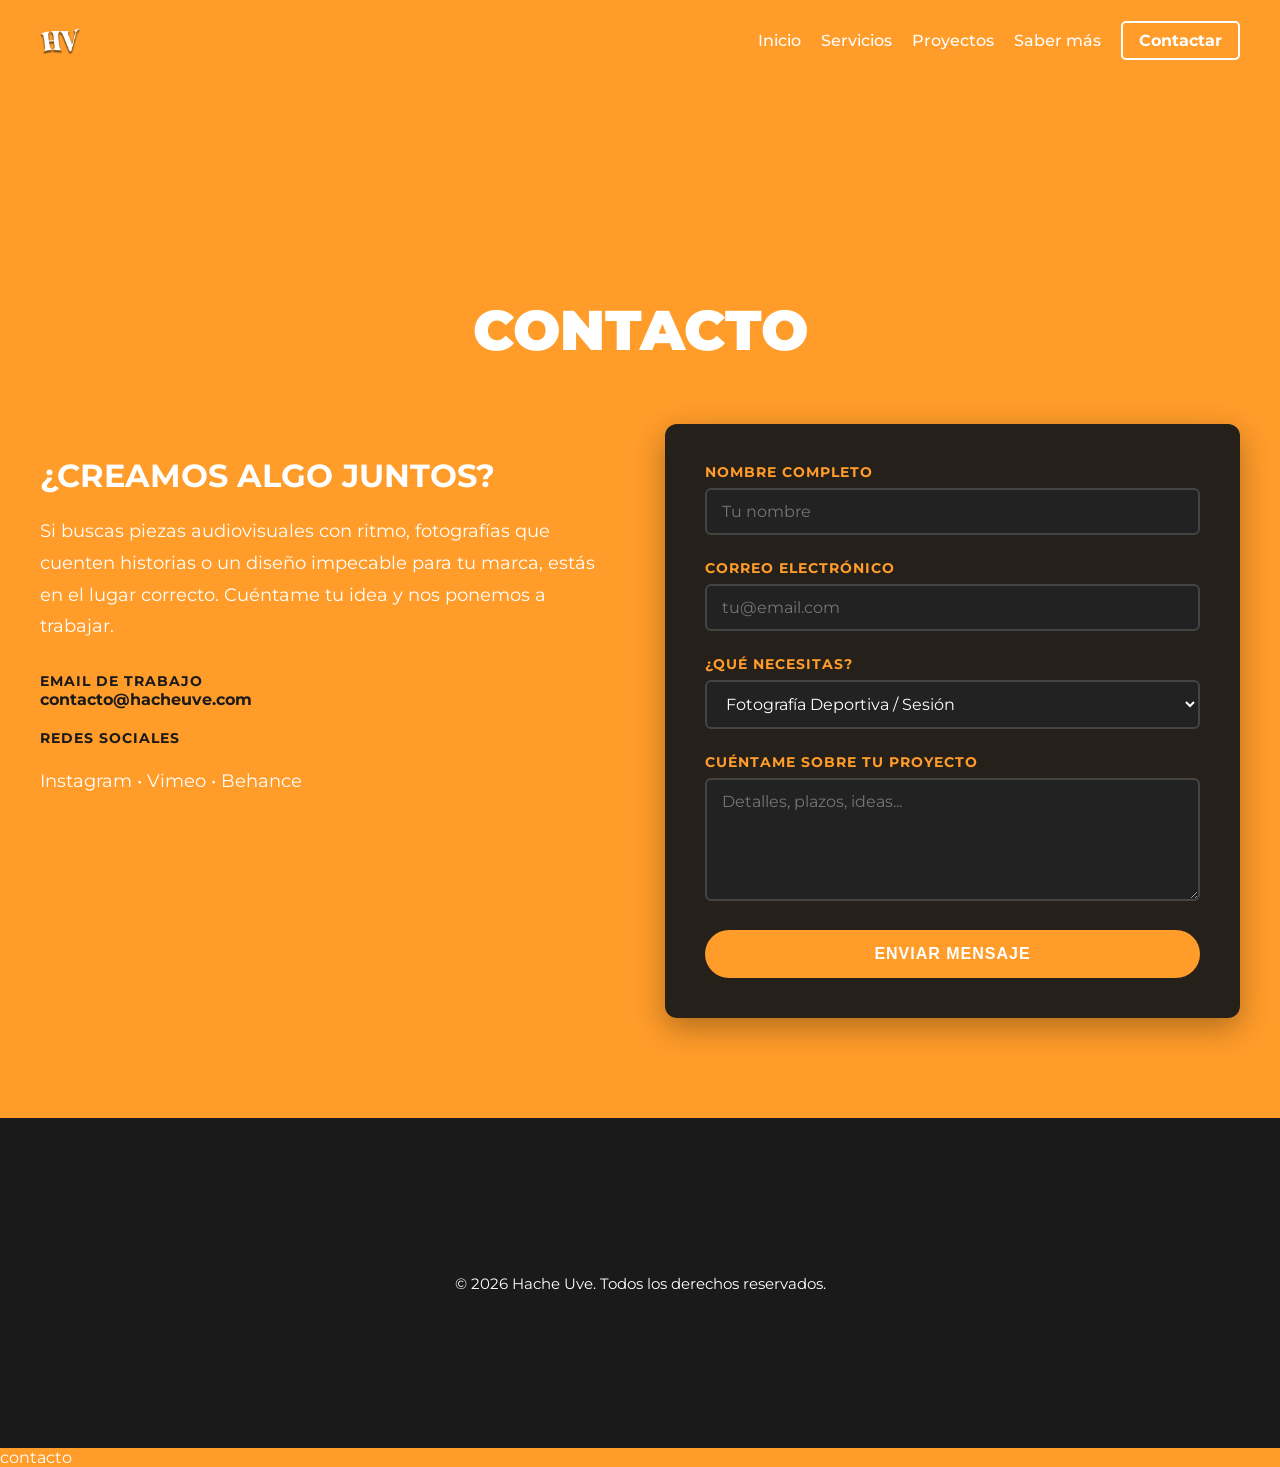
==== contacto.html @ f9011ef8 "Create contacto.html" ====
<!DOCTYPE html>
<html lang="es">
<head>
    <meta charset="UTF-8">
    <meta name="viewport" content="width=device-width, initial-scale=1.0">
    <title>Contacto | Hache Uve Fotografía</title>
    <meta name="description" content="¿Tienes un proyecto en mente? Contacta con Hache Uve Fotografía para servicios de fotografía deportiva, edición de vídeo y diseño profesional.">
    
    <link rel="icon" type="image/png" href="favicon.png">
    
    <link rel="preconnect" href="https://fonts.googleapis.com">
    <link rel="preconnect" href="https://fonts.gstatic.com" crossorigin>
    <link href="https://fonts.googleapis.com/css2?family=Montserrat:wght@400;500;700;900&display=swap" rel="stylesheet">
    
    <link rel="stylesheet" href="style.css">

    <!-- Estilos específicos para el formulario de contacto -->
    <style>
        .contact-wrapper {
            display: grid;
            grid-template-columns: 1fr;
            gap: 50px;
            margin-top: 40px;
        }

        @media (min-width: 900px) {
            .contact-wrapper {
                grid-template-columns: 1fr 1fr; /* Dos columnas en pantallas grandes */
            }
        }

        .contact-info h3 {
            font-size: 2rem;
            font-weight: 700;
            margin-bottom: 20px;
            text-transform: uppercase;
        }

        .contact-info p {
            font-size: 1.1rem;
            line-height: 1.8;
            margin-bottom: 30px;
        }

        .contact-method {
            margin-bottom: 20px;
        }

        .contact-method strong {
            display: block;
            color: #1a1a1a;
            text-transform: uppercase;
            font-size: 0.9rem;
            letter-spacing: 1px;
        }

        /* Estilos del Formulario */
        .contact-form {
            background-color: rgba(26, 26, 26, 0.95); /* Fondo oscuro para contrastar con el naranja */
            padding: 40px;
            border-radius: 12px;
            box-shadow: 0 10px 30px rgba(0,0,0,0.3);
        }

        .form-group {
            margin-bottom: 25px;
        }

        .form-group label {
            display: block;
            font-size: 0.85rem;
            font-weight: 700;
            text-transform: uppercase;
            margin-bottom: 8px;
            letter-spacing: 1px;
            color: var(--primary-orange);
        }

        .form-group input,
        .form-group select,
        .form-group textarea {
            width: 100%;
            padding: 12px 15px;
            border: 2px solid #444;
            background-color: #222;
            color: #fff;
            font-family: var(--font-family);
            font-size: 1rem;
            border-radius: 6px;
            box-sizing: border-box;
            transition: border-color 0.3s ease;
        }

        .form-group input:focus,
        .form-group select:focus,
        .form-group textarea:focus {
            outline: none;
            border-color: var(--primary-orange);
        }

        .submit-btn {
            background-color: var(--primary-orange);
            color: var(--white);
            border: none;
            padding: 15px 40px;
            font-size: 1rem;
            font-weight: 700;
            text-transform: uppercase;
            letter-spacing: 1px;
            border-radius: 30px;
            cursor: pointer;
            width: 100%;
            transition: background-color 0.3s ease, transform 0.2s ease;
        }

        .submit-btn:hover {
            background-color: #ff8700;
            transform: translateY(-2px);
        }
    </style>
</head>
<body>

    <div id="header-placeholder"></div>
    
    <main style="padding-top: 150px; min-height: 75vh;">
        <div class="container">
            <h2>Contacto</h2>
            
            <div class="contact-wrapper">
                
                <!-- Columna Izquierda: Información de contacto -->
                <div class="contact-info">
                    <h3>¿Creamos algo juntos?</h3>
                    <p>Si buscas piezas audiovisuales con ritmo, fotografías que cuenten historias o un diseño impecable para tu marca, estás en el lugar correcto. Cuéntame tu idea y nos ponemos a trabajar.</p>
                    
                    <div class="contact-method">
                        <strong>Email de trabajo</strong>
                        <a href="mailto:contacto@hacheuve.com" style="color: #1a1a1a; font-weight: 700;">contacto@hacheuve.com</a>
                    </div>
                    
                    <div class="contact-method">
                        <strong>Redes Sociales</strong>
                        <p><a href="#">Instagram</a> &bull; <a href="#">Vimeo</a> &bull; <a href="#">Behance</a></p>
                    </div>
                </div>

                <!-- Columna Derecha: Formulario visual -->
                <div class="contact-form">
                    <form action="#" method="POST">
                        <div class="form-group">
                            <label for="nombre">Nombre completo</label>
                            <input type="text" id="nombre" name="nombre" required placeholder="Tu nombre">
                        </div>
                        
                        <div class="form-group">
                            <label for="email">Correo electrónico</label>
                            <input type="email" id="email" name="email" required placeholder="tu@email.com">
                        </div>

                        <div class="form-group">
                            <label for="servicio">¿Qué necesitas?</label>
                            <select id="servicio" name="servicio">
                                <option value="fotografia">Fotografía Deportiva / Sesión</option>
                                <option value="video">Edición de Vídeo / Postproducción</option>
                                <option value="diseno">Diseño Gráfico / Identidad</option>
                                <option value="otro">Otro proyecto creativo</option>
                            </select>
                        </div>
                        
                        <div class="form-group">
                            <label for="mensaje">Cuéntame sobre tu proyecto</label>
                            <textarea id="mensaje" name="mensaje" rows="5" required placeholder="Detalles, plazos, ideas..."></textarea>
                        </div>
                        
                        <button type="submit" class="submit-btn">Enviar Mensaje</button>
                    </form>
                </div>

            </div>
        </div>
    </main>

    <div id="footer-placeholder"></div>

    <script>
        async function loadComponent(id, file) {
            try {
                const response = await fetch(file);
                if (!response.ok) throw new Error('Error al cargar');
                const html = await response.text();
                document.getElementById(id).innerHTML = html;
            } catch (error) {
                console.error(`Error cargando ${file}:`, error);
            }
        }

        Promise.all([
            loadComponent('header-placeholder', 'header.html'),
            loadComponent('footer-placeholder', 'footer.html')
        ]).then(() => {
            const header = document.getElementById('main-header');
            if (header) {
                window.addEventListener('scroll', () => {
                    if (window.scrollY > 50) {
                        header.classList.add('header-scrolled');
                    } else {
                        header.classList.remove('header-scrolled');
                    }
                });
            }
        });
    </script>
</body>
</html>contacto
---- style.css ----
:root {
    --primary-orange: #ff9c2a; 
    --dark-gray: #1a1a1a; 
    --white: #ffffff;
    --font-family: 'Montserrat', sans-serif;
}

body {
    margin: 0;
    padding: 0;
    font-family: var(--font-family);
    background-color: var(--primary-orange);
    color: var(--white);
    overflow-x: hidden;
}

a {
    text-decoration: none;
    color: var(--white);
    transition: color 0.3s ease;
}

a:hover {
    color: #ddd;
}

/* === Barra Superior Dinámica === */
header {
    background-color: transparent;
    padding: 20px 0;
    position: fixed;
    width: 100%;
    top: 0;
    z-index: 1000;
    transition: background-color 0.4s ease, padding 0.4s ease, box-shadow 0.4s ease;
}

header.header-scrolled {
    background-color: rgba(26, 26, 26, 0.95);
    padding: 12px 0;
    box-shadow: 0 4px 15px rgba(0,0,0,0.3);
}

.header-content {
    max-width: 1200px;
    margin: 0 auto;
    display: flex;
    justify-content: space-between;
    align-items: center;
    padding: 0 30px;
}

.logo {
    display: flex;
    align-items: center;
}

.logo-img {
    height: 40px; 
    width: auto;
    object-fit: contain;
}

nav ul {
    margin: 0;
    padding: 0;
    list-style: none;
    display: flex;
    align-items: center;
    gap: 20px;
}

nav ul li {
    font-weight: 500;
}

.contact-btn {
    background-color: transparent;
    color: var(--white);
    padding: 8px 16px;
    border-radius: 5px;
    border: 2px solid var(--white);
    font-weight: 700;
    transition: all 0.3s ease;
}

.contact-btn:hover {
    background-color: var(--white);
    color: var(--primary-orange);
}

header.header-scrolled .contact-btn:hover {
    color: var(--dark-gray);
}

/* === Sección Principal (Hero) === */
.hero {
    height: 100vh;
    display: flex;
    justify-content: center;
    align-items: center;
}

.hero-content {
    text-align: center;
}

.hero h1 {
    font-weight: 900;
    font-size: 5rem;
    line-height: 1.1;
    text-transform: uppercase;
    margin-bottom: 40px;
    color: var(--white); 
}

.hero-image-wrapper {
    margin-bottom: 50px;
    display: flex;
    justify-content: center;
}

.hero-main-img {
    width: 100%;
    max-width: 500px; 
    height: auto;
    object-fit: contain;
}

.hero-btns {
    display: flex;
    justify-content: center;
    gap: 30px;
}

.btn-outline {
    display: inline-block;
    font-weight: 500;
    font-size: 1.1rem;
    text-transform: uppercase;
    border: 3px solid var(--white);
    color: var(--white);
    padding: 12px 30px;
    border-radius: 30px;
    transition: all 0.3s ease;
}

.btn-outline:hover {
    background-color: var(--white);
    color: var(--primary-orange);
}

/* === Secciones Generales === */
.container {
    max-width: 1200px;
    margin: 0 auto;
    padding: 100px 30px;
}

h2 {
    font-size: 3.5rem;
    font-weight: 900;
    text-transform: uppercase;
    margin-bottom: 60px;
    text-align: center;
    color: var(--white);
}

/* === Rejilla de Proyectos === */
.projects-grid {
    display: grid;
    grid-template-columns: repeat(auto-fit, minmax(300px, 1fr));
    gap: 40px;
}

.project-item {
    background-color: var(--white);
    border-radius: 10px;
    overflow: hidden;
    aspect-ratio: 16/9;
    display: flex;
    flex-direction: column;
    color: var(--dark-gray);
    box-shadow: 0 4px 15px rgba(0,0,0,0.1);
    transition: transform 0.3s ease;
}

.project-item:hover {
    transform: translateY(-5px);
}

.img-placeholder {
    position: relative;
    width: 100%;
    height: 100%;
    overflow: hidden;
    background-color: #eee;
}

.img-placeholder img {
    width: 100%;
    height: 100%;
    object-fit: cover;
    display: block;
}

/* === Sección de Servicios === */
.services-intro {
    font-size: 1.2rem;
    line-height: 1.7;
    text-align: center;
    max-width: 850px;
    margin: 0 auto;
    color: var(--white);
}

/* === Pie de Página (Footer) === */
footer {
    background-color: var(--dark-gray);
    color: var(--white);
    padding: 40px 0;
    text-align: center;
    font-size: 0.95rem;
}

/* Clase para ocultar texto visualmente sin que Google te penalice */
.visually-hidden {
    position: absolute !important;
    width: 1px !important;
    height: 1px !important;
    padding: 0 !important;
    margin: -1px !important;
    overflow: hidden !important;
    clip: rect(0, 0, 0, 0) !important;
    white-space: nowrap !important;
    border: 0 !important;
}

/* === Ajustes Receptivos (Móviles) === */
@media (max-width: 768px) {
    header { padding: 15px 0; background-color: rgba(26, 26, 26, 0.95); } 
    .header-content { flex-direction: column; gap: 15px; padding: 0 15px;}
    nav ul { flex-direction: column; gap: 15px; text-align: center; font-size: 0.9rem;}
    
    .hero h1 { font-size: 3.2rem; margin-bottom: 30px;}
    .hero-main-img { max-width: 300px; }
    h2 { font-size: 2.5rem; margin-bottom: 40px;}
    .container { padding: 70px 15px;}
    .projects-grid { gap: 20px;}
    .hero-btns { flex-direction: column; gap: 15px; }
}
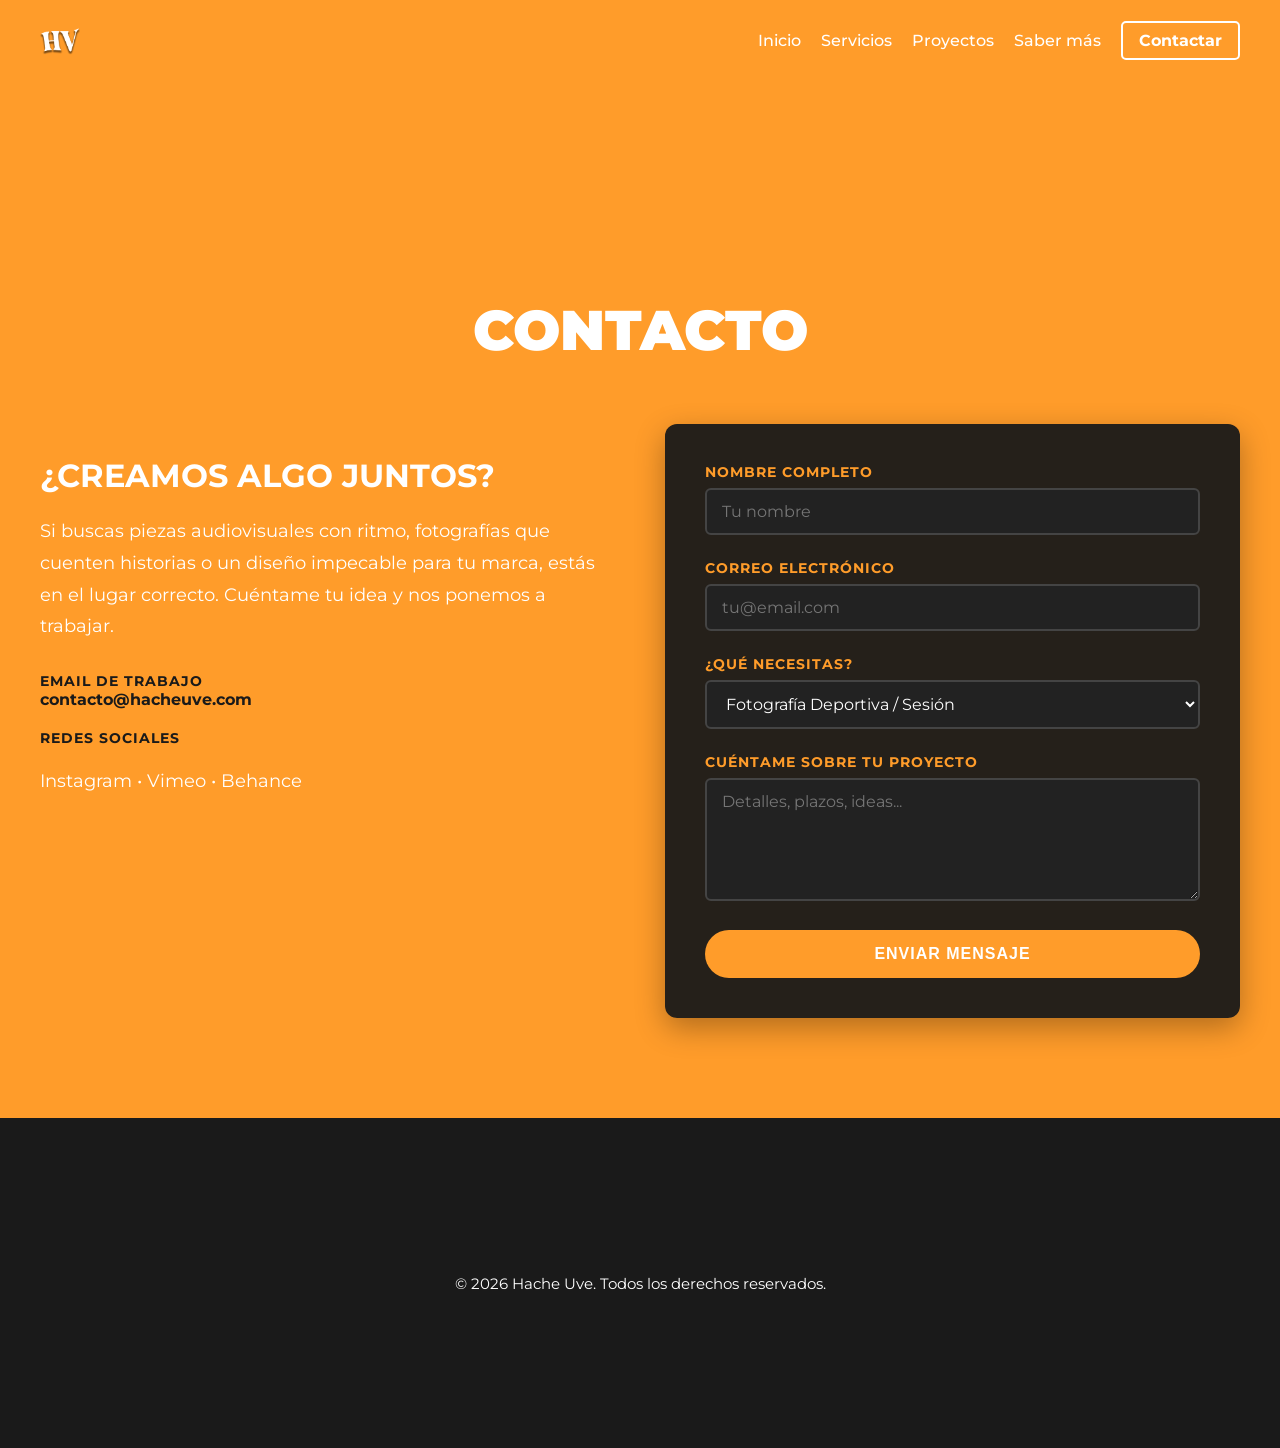
==== commit 8984c62d: "Update contacto.html" ====
--- a/contacto.html
+++ b/contacto.html
@@ -14,7 +14,6 @@
     
     <link rel="stylesheet" href="style.css">
 
-    <!-- Estilos específicos para el formulario de contacto -->
     <style>
         .contact-wrapper {
             display: grid;
@@ -25,7 +24,7 @@
 
         @media (min-width: 900px) {
             .contact-wrapper {
-                grid-template-columns: 1fr 1fr; /* Dos columnas en pantallas grandes */
+                grid-template-columns: 1fr 1fr;
             }
         }
 
@@ -56,7 +55,7 @@
 
         /* Estilos del Formulario */
         .contact-form {
-            background-color: rgba(26, 26, 26, 0.95); /* Fondo oscuro para contrastar con el naranja */
+            background-color: rgba(26, 26, 26, 0.95);
             padding: 40px;
             border-radius: 12px;
             box-shadow: 0 10px 30px rgba(0,0,0,0.3);
@@ -117,6 +116,16 @@
             background-color: #ff8700;
             transform: translateY(-2px);
         }
+
+        /* Estilo para el mensaje de estado del envío */
+        #form-status {
+            text-align: center;
+            margin-top: 20px;
+            font-weight: 700;
+            font-size: 0.95rem;
+            letter-spacing: 0.5px;
+            display: none; /* Escondido por defecto */
+        }
     </style>
 </head>
 <body>
@@ -129,7 +138,6 @@
             
             <div class="contact-wrapper">
                 
-                <!-- Columna Izquierda: Información de contacto -->
                 <div class="contact-info">
                     <h3>¿Creamos algo juntos?</h3>
                     <p>Si buscas piezas audiovisuales con ritmo, fotografías que cuenten historias o un diseño impecable para tu marca, estás en el lugar correcto. Cuéntame tu idea y nos ponemos a trabajar.</p>
@@ -145,9 +153,9 @@
                     </div>
                 </div>
 
-                <!-- Columna Derecha: Formulario visual -->
                 <div class="contact-form">
-                    <form action="#" method="POST">
+                    <!-- 1. IMPORTANTE: Hemos añadido el ID "my-form" -->
+                    <form id="my-form" action="https://formspree.io/f/xvznkqea" method="POST">
                         <div class="form-group">
                             <label for="nombre">Nombre completo</label>
                             <input type="text" id="nombre" name="nombre" required placeholder="Tu nombre">
@@ -173,7 +181,10 @@
                             <textarea id="mensaje" name="mensaje" rows="5" required placeholder="Detalles, plazos, ideas..."></textarea>
                         </div>
                         
-                        <button type="submit" class="submit-btn">Enviar Mensaje</button>
+                        <button type="submit" class="submit-btn" id="submit-button">Enviar Mensaje</button>
+                        
+                        <!-- 2. Contenedor invisible para los mensajes de éxito/error -->
+                        <div id="form-status"></div>
                     </form>
                 </div>
 
@@ -184,6 +195,61 @@
     <div id="footer-placeholder"></div>
 
     <script>
+        // ==========================================
+        // CONTROL EN SEGUNDO PLANO DEL FORMULARIO
+        // ==========================================
+        const form = document.getElementById("my-form");
+        const status = document.getElementById("form-status");
+        const button = document.getElementById("submit-button");
+
+        async function handleSubmit(event) {
+            event.preventDefault(); // Evita que la página se recargue o se vaya a Formspree
+            
+            button.disabled = true;
+            button.innerText = "Enviando...";
+            
+            const data = new FormData(event.target);
+            
+            try {
+                const response = await fetch(event.target.action, {
+                    method: form.method,
+                    body: data,
+                    headers: {
+                        'Accept': 'application/json' // Le dice a Formspree que responda en JSON y no redirija
+                    }
+                });
+                
+                if (response.ok) {
+                    // ÉXITO: Mostramos mensaje verde, limpiamos formulario y restauramos botón
+                    status.style.display = "block";
+                    status.style.color = "#00ff66"; // Verde neón moderno
+                    status.innerText = "¡MENSAJE ENVIADO! ME PONDRÉ EN CONTACTO CONTIGO PRONTO.";
+                    form.reset(); // El truco que borra todo lo escrito
+                } else {
+                    // ERROR DE RESPUESTA
+                    status.style.display = "block";
+                    status.style.color = "#ff3333";
+                    status.innerText = "Oops, hubo un problema. Por favor, inténtalo de nuevo.";
+                }
+            } catch (error) {
+                // ERROR DE CONEXIÓN
+                status.style.display = "block";
+                status.style.color = "#ff3333";
+                status.innerText = "Error de conexión. Revisa tu red.";
+            } finally {
+                // Devolvemos el botón a su estado original pase lo que pase
+                button.disabled = false;
+                button.innerText = "Enviar Mensaje";
+            }
+        }
+        
+        // Escuchar el momento en el que el usuario pulsa el botón enviar
+        form.addEventListener("submit", handleSubmit);
+
+
+        // ==========================================
+        // CARGA MODULAR DE HEADER Y FOOTER
+        // ==========================================
         async function loadComponent(id, file) {
             try {
                 const response = await fetch(file);
@@ -212,4 +278,4 @@
         });
     </script>
 </body>
-</html>contacto
+</html>
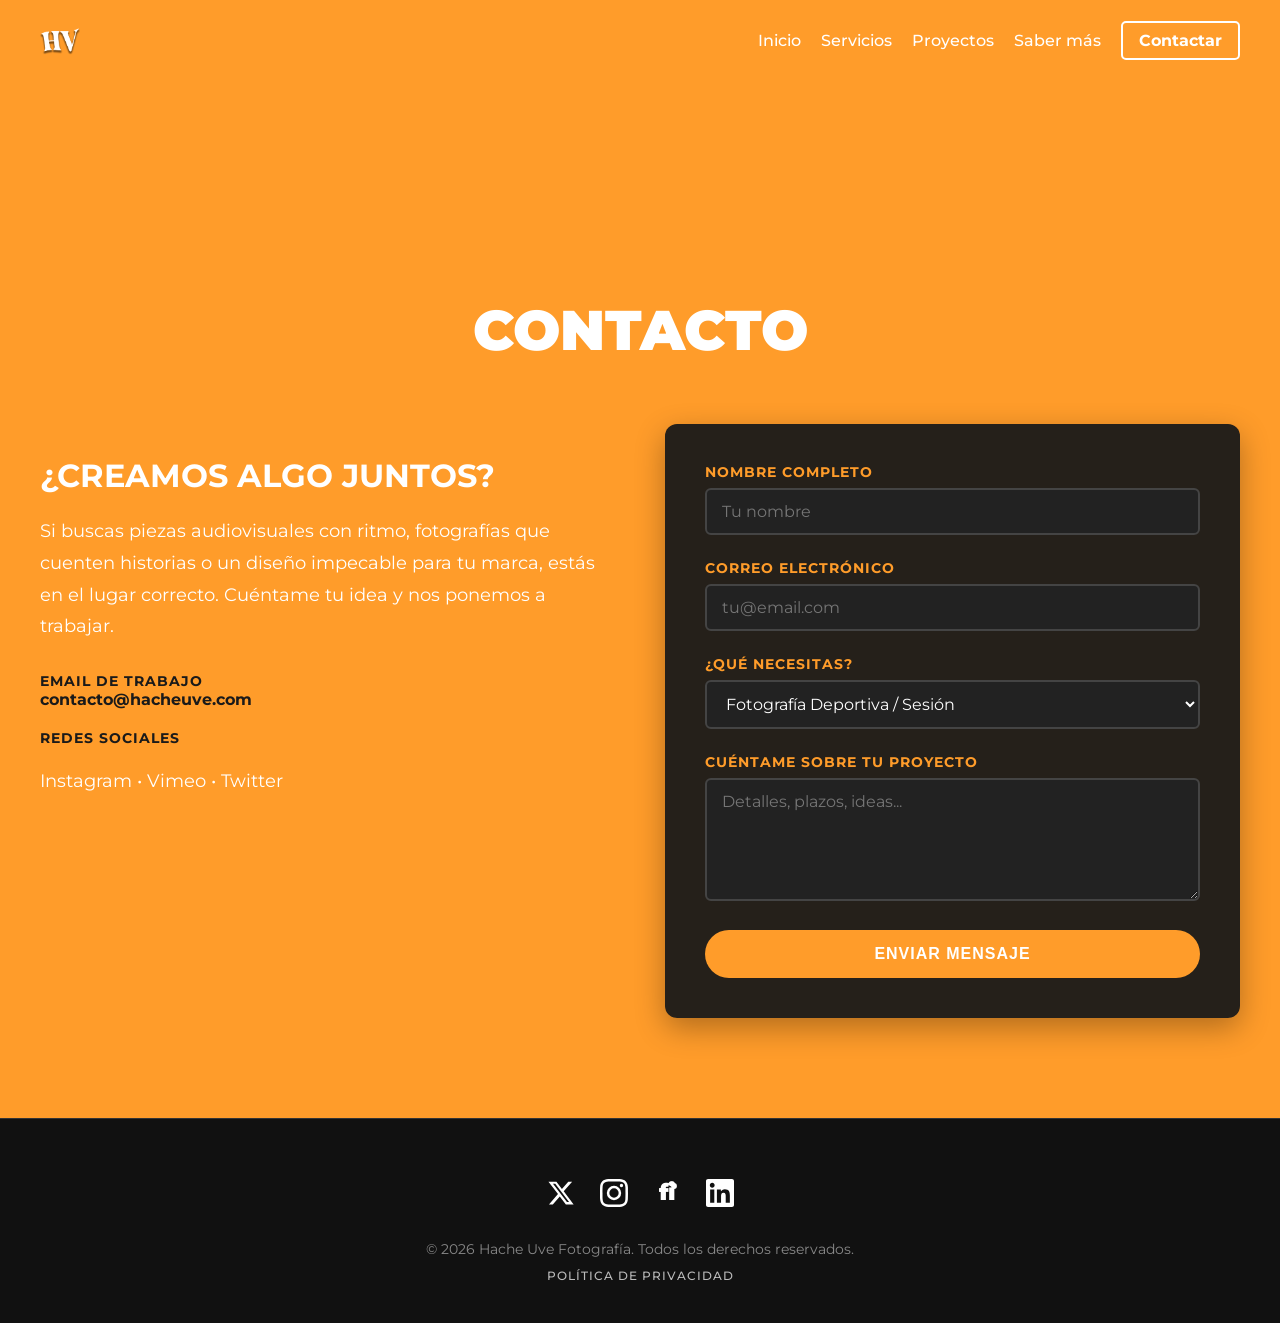
==== commit ea419cdf: "Update contacto.html" ====
--- a/contacto.html
+++ b/contacto.html
@@ -149,7 +149,9 @@
                     
                     <div class="contact-method">
                         <strong>Redes Sociales</strong>
-                        <p><a href="#">Instagram</a> &bull; <a href="#">Vimeo</a> &bull; <a href="#">Behance</a></p>
+                        <p><a href="https://instagram.com/hache_uve" target="_blank" rel="noopener noreferrer">Instagram</a> &bull; 
+<a href="https://vimeo.com/user259863970" target="_blank" rel="noopener noreferrer">Vimeo</a> &bull; 
+<a href="https://x.com/hacheuve19" target="_blank" rel="noopener noreferrer">Twitter</a></a></p>
                     </div>
                 </div>
 
--- a/style.css
+++ b/style.css
@@ -1,8 +1,15 @@
+/* ========================================================
+                VARIABLES Y ESTILOS GLOBALES
+   ======================================================== */
 :root {
     --primary-orange: #ff9c2a; 
     --dark-gray: #1a1a1a; 
     --white: #ffffff;
     --font-family: 'Montserrat', sans-serif;
+}
+
+html {
+    scroll-behavior: smooth; /* Animación de arrastre fluido en toda la web */
 }
 
 body {
@@ -24,206 +31,7 @@
     color: #ddd;
 }
 
-/* === Barra Superior Dinámica === */
-header {
-    background-color: transparent;
-    padding: 20px 0;
-    position: fixed;
-    width: 100%;
-    top: 0;
-    z-index: 1000;
-    transition: background-color 0.4s ease, padding 0.4s ease, box-shadow 0.4s ease;
-}
-
-header.header-scrolled {
-    background-color: rgba(26, 26, 26, 0.95);
-    padding: 12px 0;
-    box-shadow: 0 4px 15px rgba(0,0,0,0.3);
-}
-
-.header-content {
-    max-width: 1200px;
-    margin: 0 auto;
-    display: flex;
-    justify-content: space-between;
-    align-items: center;
-    padding: 0 30px;
-}
-
-.logo {
-    display: flex;
-    align-items: center;
-}
-
-.logo-img {
-    height: 40px; 
-    width: auto;
-    object-fit: contain;
-}
-
-nav ul {
-    margin: 0;
-    padding: 0;
-    list-style: none;
-    display: flex;
-    align-items: center;
-    gap: 20px;
-}
-
-nav ul li {
-    font-weight: 500;
-}
-
-.contact-btn {
-    background-color: transparent;
-    color: var(--white);
-    padding: 8px 16px;
-    border-radius: 5px;
-    border: 2px solid var(--white);
-    font-weight: 700;
-    transition: all 0.3s ease;
-}
-
-.contact-btn:hover {
-    background-color: var(--white);
-    color: var(--primary-orange);
-}
-
-header.header-scrolled .contact-btn:hover {
-    color: var(--dark-gray);
-}
-
-/* === Sección Principal (Hero) === */
-.hero {
-    height: 100vh;
-    display: flex;
-    justify-content: center;
-    align-items: center;
-}
-
-.hero-content {
-    text-align: center;
-}
-
-.hero h1 {
-    font-weight: 900;
-    font-size: 5rem;
-    line-height: 1.1;
-    text-transform: uppercase;
-    margin-bottom: 40px;
-    color: var(--white); 
-}
-
-.hero-image-wrapper {
-    margin-bottom: 50px;
-    display: flex;
-    justify-content: center;
-}
-
-.hero-main-img {
-    width: 100%;
-    max-width: 500px; 
-    height: auto;
-    object-fit: contain;
-}
-
-.hero-btns {
-    display: flex;
-    justify-content: center;
-    gap: 30px;
-}
-
-.btn-outline {
-    display: inline-block;
-    font-weight: 500;
-    font-size: 1.1rem;
-    text-transform: uppercase;
-    border: 3px solid var(--white);
-    color: var(--white);
-    padding: 12px 30px;
-    border-radius: 30px;
-    transition: all 0.3s ease;
-}
-
-.btn-outline:hover {
-    background-color: var(--white);
-    color: var(--primary-orange);
-}
-
-/* === Secciones Generales === */
-.container {
-    max-width: 1200px;
-    margin: 0 auto;
-    padding: 100px 30px;
-}
-
-h2 {
-    font-size: 3.5rem;
-    font-weight: 900;
-    text-transform: uppercase;
-    margin-bottom: 60px;
-    text-align: center;
-    color: var(--white);
-}
-
-/* === Rejilla de Proyectos === */
-.projects-grid {
-    display: grid;
-    grid-template-columns: repeat(auto-fit, minmax(300px, 1fr));
-    gap: 40px;
-}
-
-.project-item {
-    background-color: var(--white);
-    border-radius: 10px;
-    overflow: hidden;
-    aspect-ratio: 16/9;
-    display: flex;
-    flex-direction: column;
-    color: var(--dark-gray);
-    box-shadow: 0 4px 15px rgba(0,0,0,0.1);
-    transition: transform 0.3s ease;
-}
-
-.project-item:hover {
-    transform: translateY(-5px);
-}
-
-.img-placeholder {
-    position: relative;
-    width: 100%;
-    height: 100%;
-    overflow: hidden;
-    background-color: #eee;
-}
-
-.img-placeholder img {
-    width: 100%;
-    height: 100%;
-    object-fit: cover;
-    display: block;
-}
-
-/* === Sección de Servicios === */
-.services-intro {
-    font-size: 1.2rem;
-    line-height: 1.7;
-    text-align: center;
-    max-width: 850px;
-    margin: 0 auto;
-    color: var(--white);
-}
-
-/* === Pie de Página (Footer) === */
-footer {
-    background-color: var(--dark-gray);
-    color: var(--white);
-    padding: 40px 0;
-    text-align: center;
-    font-size: 0.95rem;
-}
-
-/* Clase para ocultar texto visualmente sin que Google te penalice */
+/* Clase para ocultar texto visualmente sin penalizaciones de SEO */
 .visually-hidden {
     position: absolute !important;
     width: 1px !important;
@@ -236,16 +44,717 @@
     border: 0 !important;
 }
 
-/* === Ajustes Receptivos (Móviles) === */
+/* ========================================================
+                BARRA SUPERIOR DINÁMICA (HEADER)
+   ======================================================== */
+header {
+    background-color: transparent;
+    padding: 20px 0;
+    position: fixed;
+    width: 100%;
+    top: 0;
+    z-index: 1000;
+    transition: background-color 0.4s ease, padding 0.4s ease, box-shadow 0.4s ease;
+}
+
+header.header-scrolled {
+    background-color: rgba(26, 26, 26, 0.95);
+    padding: 12px 0;
+    box-shadow: 0 4px 15px rgba(0,0,0,0.3);
+}
+
+.header-content {
+    max-width: 1200px;
+    margin: 0 auto;
+    display: flex;
+    justify-content: space-between;
+    align-items: center;
+    padding: 0 30px;
+}
+
+.logo {
+    display: flex;
+    align-items: center;
+}
+
+.logo-img {
+    height: 40px; 
+    width: auto;
+    object-fit: contain;
+}
+
+nav ul {
+    margin: 0;
+    padding: 0;
+    list-style: none;
+    display: flex;
+    align-items: center;
+    gap: 20px;
+}
+
+nav ul li {
+    font-weight: 500;
+}
+
+.contact-btn {
+    background-color: transparent;
+    color: var(--white);
+    padding: 8px 16px;
+    border-radius: 5px;
+    border: 2px solid var(--white);
+    font-weight: 700;
+    transition: all 0.3s ease;
+}
+
+.contact-btn:hover {
+    background-color: var(--white);
+    color: var(--primary-orange);
+}
+
+header.header-scrolled .contact-btn:hover {
+    color: var(--dark-gray);
+}
+
+/* ========================================================
+            SECCIÓN PRINCIPAL (HERO) - SIN ESPACIO MUERTO
+   ======================================================== */
+.hero {
+    padding-top: 160px;   /* Evita que el menú fijo tape el contenido */
+    padding-bottom: 20px; /* Elimina el hueco gigante intermedio antes de Proyectos */
+    display: flex;
+    justify-content: center;
+    align-items: center;
+}
+
+.hero-content {
+    text-align: center;
+    width: 100%;
+}
+
+.hero h1 {
+    font-weight: 900;
+    font-size: 5rem;
+    line-height: 1.1;
+    text-transform: uppercase;
+    margin-bottom: 40px;
+    color: var(--white); 
+}
+
+.hero-image-wrapper {
+    margin-bottom: 50px;
+    display: flex;
+    justify-content: center;
+}
+
+.hero-main-img {
+    width: 100%;
+    max-width: 500px; 
+    height: auto;
+    object-fit: contain;
+}
+
+.hero-btns {
+    display: flex;
+    justify-content: center;
+    gap: 30px;
+}
+
+.btn-outline {
+    display: inline-block;
+    font-weight: 500;
+    font-size: 1.1rem;
+    text-transform: uppercase;
+    border: 3px solid var(--white);
+    color: var(--white);
+    padding: 12px 30px;
+    border-radius: 30px;
+    transition: all 0.3s ease;
+}
+
+.btn-outline:hover {
+    background-color: var(--white);
+    color: var(--primary-orange);
+}
+
+/* ========================================================
+                    SECCIONES GENERALES
+   ======================================================== */
+.container {
+    max-width: 1200px;
+    margin: 0 auto;
+    padding: 100px 30px;
+}
+
+.projects .container {
+    padding-top: 20px; /* Acerca el título de proyectos a los botones del Hero */
+}
+
+h2 {
+    font-size: 3.5rem;
+    font-weight: 900;
+    text-transform: uppercase;
+    margin-bottom: 60px;
+    text-align: center;
+    color: var(--white);
+}
+
+/* ========================================================
+        REJILLA DE PROYECTOS PANORÁMICOS CON HOVER DE TÍTULO
+   ======================================================== */
+.projects-grid {
+    display: grid;
+    grid-template-columns: repeat(auto-fit, minmax(390px, 1fr));
+    gap: 30px;
+}
+
+.project-item {
+    position: relative;
+    background-color: var(--dark-gray);
+    border-radius: 10px;
+    overflow: hidden;
+    aspect-ratio: 16/9; /* Proporción panorámica perfecta */
+    box-shadow: 0 8px 25px rgba(0,0,0,0.2);
+    transition: transform 0.3s ease, box-shadow 0.3s ease;
+}
+
+.project-item:hover {
+    transform: translateY(-5px);
+    box-shadow: 0 12px 30px rgba(0,0,0,0.4);
+}
+
+.img-placeholder {
+    position: relative;
+    width: 100%;
+    height: 100%;
+    overflow: hidden;
+    background-color: #eee;
+}
+
+.img-placeholder img {
+    width: 100%;
+    height: 100%;
+    object-fit: cover;
+    display: block;
+}
+
+/* Capa oscura que aparece en Hover */
+.project-overlay {
+    position: absolute;
+    top: 0;
+    left: 0;
+    width: 100%;
+    height: 100%;
+    background-color: rgba(17, 17, 17, 0.85);
+    display: flex;
+    justify-content: center;
+    align-items: center;
+    opacity: 0;
+    transition: opacity 0.3s ease;
+    z-index: 2;
+}
+
+/* Título interno que flota en Hover */
+.project-title {
+    color: var(--white);
+    font-size: 1.4rem;
+    font-weight: 900;
+    text-transform: uppercase;
+    letter-spacing: 1.5px;
+    text-align: center;
+    padding: 0 15px;
+    transform: translateY(10px);
+    transition: transform 0.3s ease;
+}
+
+.project-item:hover .project-overlay {
+    opacity: 1;
+}
+
+.project-item:hover .project-title {
+    transform: translateY(0);
+}
+
+/* ========================================================
+        NUEVA SECCIÓN DE GALERÍA (PÁGINA FOTOGRAFÍA DEPORTIVA)
+   ======================================================== */
+/* Contenedor protector para centrar el contenido y evitar cortes laterales */
+.container-gallery {
+    max-width: 1200px;
+    margin: 0 auto;
+    padding: 0 30px;
+    box-sizing: border-box;
+}
+
+.gallery-page {
+    padding-top: 140px; /* Margen para evitar que el menú fijo pise los textos */
+    padding-bottom: 80px;
+    min-height: 80vh;
+}
+
+.gallery-intro {
+    text-align: center;
+    margin-bottom: 50px;
+    width: 100%;
+}
+
+.gallery-intro p {
+    font-size: 1.1rem;
+    max-width: 700px;
+    margin: 20px auto 0;
+    opacity: 0.9;
+    line-height: 1.6;
+}
+
+/* Rejilla inteligente estilo Masonry (Pinterest) equilibrada */
+.gallery-grid {
+    column-count: 3;
+    column-gap: 25px;
+    width: 100%;
+    box-sizing: border-box;
+}
+
+.gallery-item {
+    break-inside: avoid;
+    margin-bottom: 25px;
+    position: relative;
+    border-radius: 12px;
+    overflow: hidden;
+    box-shadow: 0 10px 30px rgba(0,0,0,0.15);
+    background-color: rgba(0,0,0,0.05);
+    transition: transform 0.4s cubic-bezier(0.165, 0.84, 0.44, 1), box-shadow 0.4s ease;
+}
+
+.gallery-item img {
+    width: 100%;
+    height: auto; /* Permite respetar las dimensiones reales y proporciones de la imagen */
+    display: block;
+    transition: transform 0.6s ease;
+}
+
+/* Efectos premium de interacción en las fotografías */
+.gallery-item:hover {
+    transform: scale(1.02) translateY(-5px);
+    box-shadow: 0 20px 40px rgba(0,0,0,0.3);
+    z-index: 5;
+}
+
+.gallery-item:hover img {
+    transform: scale(1.04);
+}
+
+.gallery-loading {
+    text-align: center;
+    font-size: 1.2rem;
+    padding: 50px;
+    font-weight: 500;
+    letter-spacing: 1px;
+    color: #ffffff;
+}
+
+/* ========================================================
+                SECCIÓN DE SERVICIOS
+   ======================================================== */
+.services-split-section {
+    width: 100%;
+    background-color: #ff7a00;
+    overflow: hidden;
+}
+
+.services-split-grid {
+    display: grid;
+    grid-template-columns: 43% 57%;
+    background-color: #ff7a00;
+}
+
+.services-text-col {
+    padding: 80px 60px;
+    display: flex;
+    flex-direction: column;
+    justify-content: center;
+    gap: 80px;
+}
+
+.service-display-block {
+    display: flex;
+    flex-direction: column;
+    gap: 25px;
+}
+
+.service-display-header {
+    display: flex;
+    justify-content: space-between;
+    align-items: flex-end;
+    color: #ffffff;
+}
+
+.service-display-title {
+    font-size: 2.4rem;
+    font-weight: 700;
+    margin: 0;
+    color: #ffffff;
+    letter-spacing: -0.5px;
+}
+
+.title-underlined {
+    text-decoration: underline;
+    text-underline-offset: 10px;
+    text-decoration-thickness: 2px;
+}
+
+.service-display-num {
+    font-size: 1.8rem;
+    font-weight: 500;
+    opacity: 0.8;
+}
+
+.service-display-text {
+    font-size: 1.05rem;
+    line-height: 1.7;
+    color: #ffffff;
+    margin: 0;
+    font-weight: 400;
+    max-width: 90%;
+}
+
+/* Botones integrados en los bloques de servicios */
+.service-contact-btn {
+    display: inline-block;
+    align-self: flex-start;
+    border: 2px solid #ffffff;
+    color: #ffffff;
+    padding: 12px 30px;
+    font-size: 0.9rem;
+    font-weight: 700;
+    text-transform: uppercase;
+    letter-spacing: 1px;
+    border-radius: 30px;
+    text-decoration: none;
+    margin-top: 10px;
+    transition: background-color 0.3s ease, color 0.3s ease, transform 0.2s ease;
+}
+
+.service-contact-btn:hover {
+    background-color: #ffffff;
+    color: #ff7a00;
+    transform: translateY(-2px);
+}
+
+.services-images-col {
+    display: grid;
+    grid-template-rows: 1fr 1fr;
+    gap: 15px;
+    padding-bottom: 15px;
+}
+
+.service-img-wrapper {
+    width: 100%;
+    height: 100%;
+    overflow: hidden;
+}
+
+.services-images-col img {
+    width: 100%;
+    height: 100%;
+    object-fit: cover;
+    display: block;
+}
+
+/* ========================================================
+            ESTILOS EXCLUSIVOS PAGINA: SABER MÁS
+   ======================================================== */
+.about-section {
+    padding-top: 150px;
+    padding-bottom: 80px;
+    min-height: 80vh;
+}
+
+.about-grid {
+    display: grid;
+    grid-template-columns: 1fr;
+    gap: 60px;
+    align-items: center;
+    margin-top: 40px;
+}
+
+@media (min-width: 900px) {
+    .about-grid { grid-template-columns: 1.2fr 0.8fr; }
+}
+
+.about-content h3 {
+    font-size: 2rem;
+    color: #ffffff;
+    text-transform: uppercase;
+    margin-bottom: 20px;
+    font-weight: 700;
+}
+
+.about-content p {
+    font-size: 1.1rem;
+    line-height: 1.8;
+    color: #ffffff;
+    margin-bottom: 20px;
+}
+
+.philosophy-container {
+    margin-top: 60px;
+    display: grid;
+    grid-template-columns: 1fr;
+    gap: 30px;
+}
+
+@media (min-width: 768px) {
+    .philosophy-container { grid-template-columns: 1fr 1fr; }
+}
+
+.philosophy-card {
+    background-color: #1a1a1a;
+    padding: 40px;
+    border-radius: 12px;
+    border: 1px solid #333;
+    border-left: 6px solid #ff7a00;
+    display: flex;
+    flex-direction: column;
+    justify-content: space-between;
+    align-items: flex-start;
+    transition: transform 0.3s ease, border-color 0.3s ease, box-shadow 0.3s ease;
+}
+
+.philosophy-card:hover {
+    transform: translateY(-5px);
+    border-color: #ff7a00;
+    box-shadow: 0 10px 30px rgba(255, 122, 0, 0.15);
+}
+
+.philosophy-card h4 {
+    font-size: 1.4rem;
+    color: #ffffff;
+    text-transform: uppercase;
+    margin-top: 0;
+    margin-bottom: 15px;
+    font-weight: 700;
+    letter-spacing: 1px;
+}
+
+.philosophy-card p {
+    font-size: 1rem;
+    line-height: 1.7;
+    color: #ffffff;
+    margin-bottom: 30px;
+}
+
+.card-btn {
+    display: inline-block;
+    border: 2px solid #ff7a00;
+    color: #ffffff;
+    padding: 10px 24px;
+    font-size: 0.85rem;
+    font-weight: 700;
+    text-transform: uppercase;
+    letter-spacing: 1px;
+    border-radius: 4px;
+    text-decoration: none;
+    transition: background-color 0.3s ease, color 0.3s ease;
+}
+
+.card-btn:hover {
+    background-color: #ff7a00;
+    color: #ffffff;
+}
+
+.about-visual {
+    position: relative;
+    width: 100%;
+    height: 400px;
+    background-color: #222;
+    border-radius: 12px;
+    overflow: hidden;
+    box-shadow: 0 10px 30px rgba(0,0,0,0.5);
+    border: 1px solid #333;
+}
+
+.about-visual img {
+    width: 100%;
+    height: 100%;
+    object-fit: cover;
+}
+
+.about-cta {
+    text-align: center;
+    margin-top: 80px;
+}
+
+.about-cta p {
+    font-size: 1.3rem;
+    color: #ffffff;
+    margin-bottom: 25px;
+    font-weight: 500;
+}
+
+.btn-orange {
+    display: inline-block;
+    background-color: #ff7a00;
+    color: #ffffff;
+    padding: 18px 50px;
+    font-size: 1.05rem;
+    font-weight: 900;
+    text-transform: uppercase;
+    letter-spacing: 1.5px;
+    border-radius: 30px;
+    text-decoration: none;
+    box-shadow: 0 6px 20px rgba(255, 122, 0, 0.4);
+    transition: background-color 0.3s ease, transform 0.2s ease, box-shadow 0.2s ease;
+}
+
+.btn-orange:hover {
+    background-color: #ff8700;
+    transform: translateY(-3px);
+    box-shadow: 0 10px 25px rgba(255, 122, 0, 0.6);
+}
+
+/* ========================================================
+                PIE DE PÁGINA (FOOTER)
+   ======================================================== */
+.main-footer {
+    background-color: #111111;
+    padding: 60px 20px 40px;
+    text-align: center;
+    border-top: 1px solid #333;
+}
+
+.footer-container {
+    max-width: 1200px;
+    margin: 0 auto;
+    display: flex;
+    flex-direction: column;
+    align-items: center;
+    gap: 30px;
+}
+
+.social-links {
+    display: flex;
+    justify-content: center;
+    gap: 25px;
+}
+
+.social-links a {
+    color: #ffffff;
+    display: inline-block;
+    transition: transform 0.3s ease, color 0.3s ease;
+}
+
+.social-icon {
+    width: 28px;
+    height: 28px;
+    fill: currentColor;
+}
+
+.social-links a:hover {
+    color: #ff7a00;
+    transform: translateY(-5px);
+}
+
+.footer-bottom {
+    font-size: 0.85rem;
+    color: #888888;
+    display: flex;
+    flex-direction: column;
+    gap: 10px;
+}
+
+.footer-bottom p {
+    margin: 0;
+}
+
+.footer-links a {
+    color: #bbbbbb;
+    text-decoration: none;
+    transition: color 0.3s ease;
+    text-transform: uppercase;
+    font-weight: 500;
+    letter-spacing: 1px;
+    font-size: 0.75rem;
+}
+
+.footer-links a:hover {
+    color: #ffffff;
+    text-decoration: underline;
+    text-underline-offset: 4px;
+}
+
+/* ========================================================
+            AJUSTES RESPONSIVE (MÓVILES Y TABLETS)
+   ======================================================== */
+@media (max-width: 992px) {
+    .services-split-grid {
+        grid-template-columns: 1fr;
+    }
+    .services-text-col {
+        padding: 50px 30px;
+        gap: 50px;
+    }
+    .service-display-title {
+        font-size: 1.8rem;
+    }
+    .services-images-col {
+        padding: 0 15px 15px 15px;
+    }
+    .gallery-grid { 
+        column-count: 2; 
+        column-gap: 20px; 
+    }
+}
+
 @media (max-width: 768px) {
-    header { padding: 15px 0; background-color: rgba(26, 26, 26, 0.95); } 
-    .header-content { flex-direction: column; gap: 15px; padding: 0 15px;}
-    nav ul { flex-direction: column; gap: 15px; text-align: center; font-size: 0.9rem;}
+    header { 
+        padding: 15px 0; 
+        background-color: rgba(26, 26, 26, 0.95); 
+    } 
+    .header-content { 
+        flex-direction: column; 
+        gap: 15px; 
+        padding: 0 15px;
+    }
+    nav ul { 
+        flex-direction: column; 
+        gap: 15px; 
+        text-align: center; 
+        font-size: 0.9rem;
+    }
     
-    .hero h1 { font-size: 3.2rem; margin-bottom: 30px;}
-    .hero-main-img { max-width: 300px; }
-    h2 { font-size: 2.5rem; margin-bottom: 40px;}
-    .container { padding: 70px 15px;}
-    .projects-grid { gap: 20px;}
-    .hero-btns { flex-direction: column; gap: 15px; }
-}
+    .hero h1 { 
+        font-size: 3.2rem; 
+        margin-bottom: 30px;
+    }
+    .hero-main-img { 
+        max-width: 300px; 
+    }
+    .hero-btns { 
+        flex-direction: column; 
+        gap: 15px; 
+    }
+    
+    h2 { 
+        font-size: 2.5rem; 
+        margin-bottom: 40px;
+    }
+    .container { 
+        padding: 70px 15px;
+    }
+    .projects-grid { 
+        gap: 20px;
+    }
+    .project-item {
+        aspect-ratio: 16/10; /* Un pelín más cuadradas para optimizar espacio móvil */
+    }
+    
+    /* Adaptaciones específicas para la galería en móvil */
+    .gallery-page { 
+        padding-top: 160px; 
+    }
+    .gallery-grid { 
+        column-count: 1; 
+    }
+    .container-gallery { 
+        padding: 0 20px; 
+    }
+}
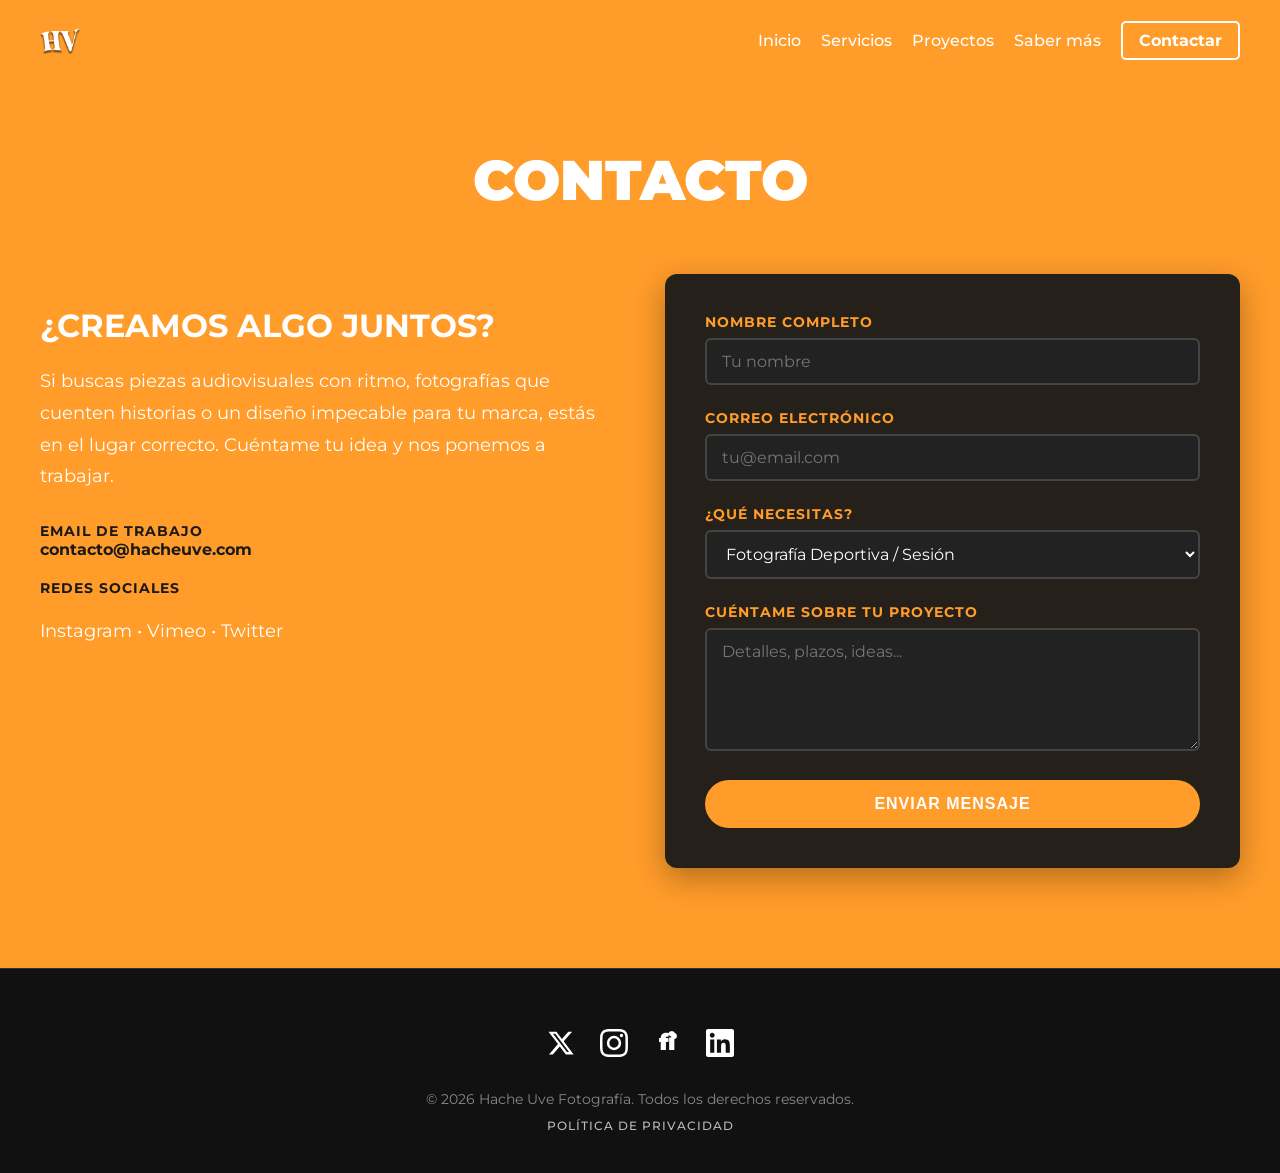
==== commit b9ecb38b: "terminar proyectos" ====
--- a/contacto.html
+++ b/contacto.html
@@ -132,7 +132,7 @@
 
     <div id="header-placeholder"></div>
     
-    <main style="padding-top: 150px; min-height: 75vh;">
+    <main class="contact-main">
         <div class="container">
             <h2>Contacto</h2>
             
--- a/style.css
+++ b/style.css
@@ -8,8 +8,16 @@
     --font-family: 'Montserrat', sans-serif;
 }
 
+/* Activa el desplazamiento suave en toda la web */
 html {
-    scroll-behavior: smooth; /* Animación de arrastre fluido en toda la web */
+    scroll-behavior: smooth;
+}
+
+/* Truco Pro: Evita que el header fijo tape el principio de las secciones */
+#proyectos, 
+#servicios, 
+#saber-mas {
+    scroll-margin-top: 90px; /* Ajusta este número según la altura de tu menú */
 }
 
 body {
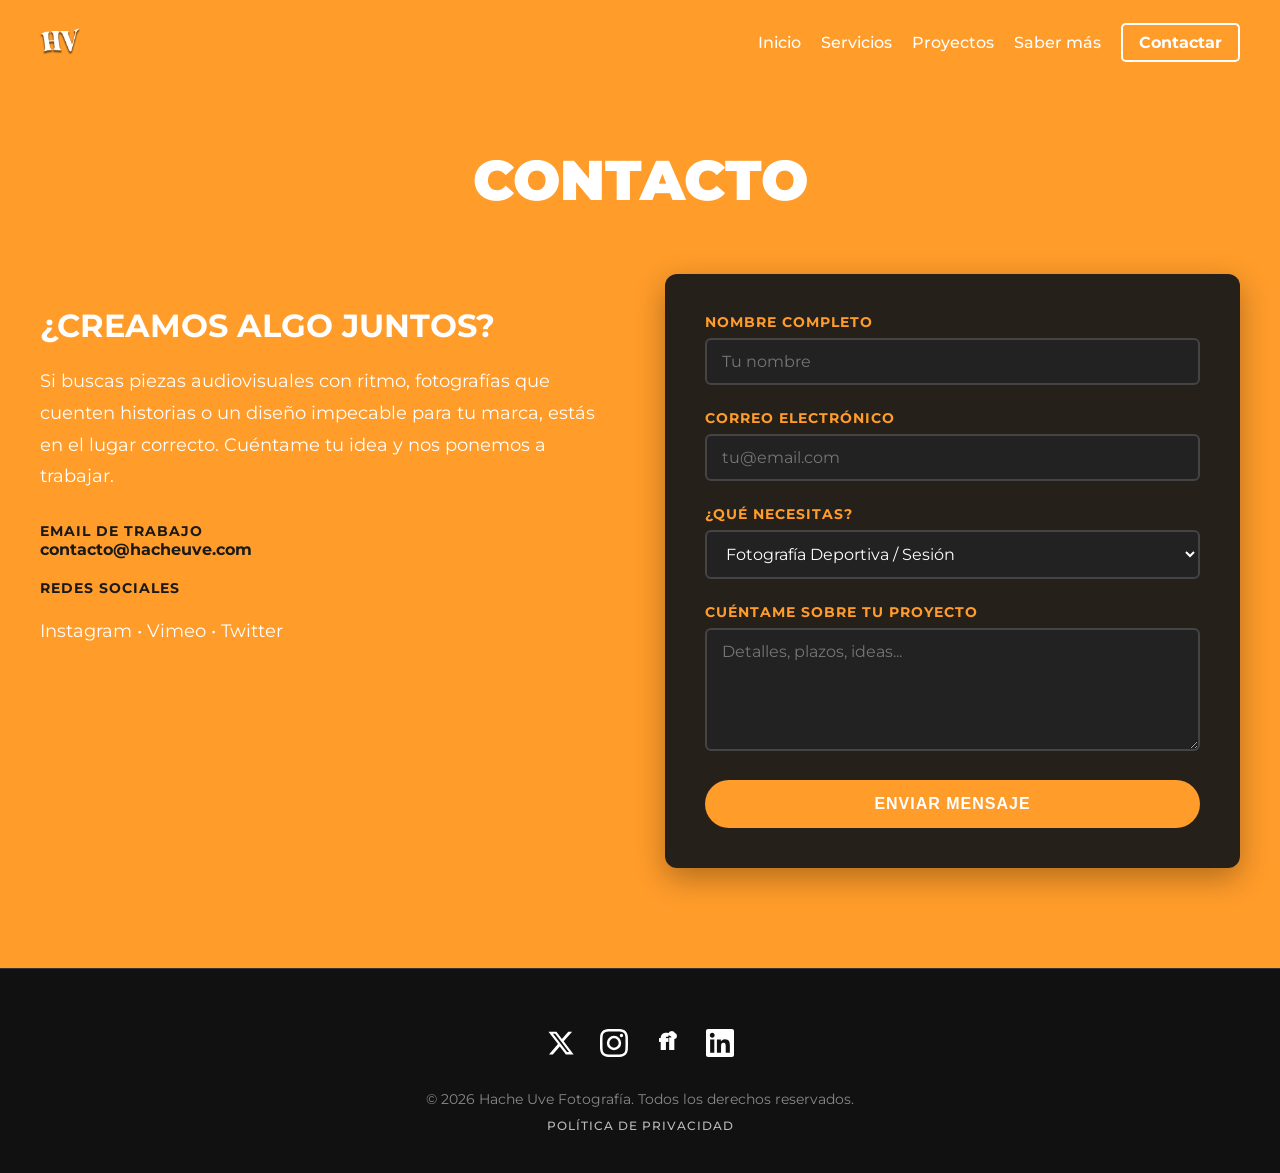
==== commit a7b4c1b7: "cambiar formulario en base al link" ====
--- a/contacto.html
+++ b/contacto.html
@@ -196,7 +196,48 @@
 
     <div id="footer-placeholder"></div>
 
-    <script>
+<script>
+        // ==========================================
+        // DETECTAR SERVICIO SELECCIONADO DESDE INDEX (CON DEBUG)
+        // ==========================================
+        document.addEventListener("DOMContentLoaded", () => {
+            console.log(" %c[DEBUG] Iniciando detección de servicio...", "color: #ff9c2a; font-weight: bold;");
+            
+            // 1. Ver qué URL exacta está leyendo el navegador
+            console.log("[DEBUG] URL completa actual:", window.location.href);
+            console.log("[DEBUG] Parámetros crudos (search):", window.location.search);
+
+            const urlParams = new URLSearchParams(window.location.search);
+            const servicioSeleccionado = urlParams.get('servicio');
+            console.log("[DEBUG] Valor extraído de '?servicio=':", servicioSeleccionado);
+
+            // 2. Buscar el elemento select en el HTML
+            const selectElement = document.getElementById("servicio");
+            
+            if (selectElement) {
+                console.log("[DEBUG] Elemento <select id='servicio'> ENCONTRADO en el HTML.");
+                console.log("[DEBUG] Valor por defecto antes de cambiarlo:", selectElement.value);
+                
+                if (servicioSeleccionado) {
+                    // Listar opciones disponibles para ver si coincide textualmente
+                    const opcionesDisponibles = Array.from(selectElement.options).map(opt => opt.value);
+                    console.log("[DEBUG] Valores válidos dentro de tu menú desplegable:", opcionesDisponibles);
+
+                    if (opcionesDisponibles.includes(servicioSeleccionado)) {
+                        selectElement.value = servicioSeleccionado;
+                        console.log("%c[DEBUG] ¡ÉXITO! El valor ha sido cambiado a: " + selectElement.value, "color: #00ff66; font-weight: bold;");
+                    } else {
+                        console.warn(`[DEBUG] ALERTA: El valor '${servicioSeleccionado}' de la URL no coincide exactamente con ninguna opción de tu HTML.`);
+                    }
+                } else {
+                    console.log("[DEBUG] No se ha detectado el parámetro '?servicio=' en la URL (Carga limpia de contacto).");
+                }
+            } else {
+                console.error("[DEBUG] ERROR CRÍTICO: No se encontró ningún elemento con id='servicio' en esta página.");
+            }
+            console.log(" %c[DEBUG] Fin de la comprobación.", "color: #ff9c2a; font-weight: bold;");
+        });
+
         // ==========================================
         // CONTROL EN SEGUNDO PLANO DEL FORMULARIO
         // ==========================================
@@ -205,7 +246,7 @@
         const button = document.getElementById("submit-button");
 
         async function handleSubmit(event) {
-            event.preventDefault(); // Evita que la página se recargue o se vaya a Formspree
+            event.preventDefault(); 
             
             button.disabled = true;
             button.innerText = "Enviando...";
@@ -217,37 +258,31 @@
                     method: form.method,
                     body: data,
                     headers: {
-                        'Accept': 'application/json' // Le dice a Formspree que responda en JSON y no redirija
+                        'Accept': 'application/json' 
                     }
                 });
                 
                 if (response.ok) {
-                    // ÉXITO: Mostramos mensaje verde, limpiamos formulario y restauramos botón
                     status.style.display = "block";
-                    status.style.color = "#00ff66"; // Verde neón moderno
+                    status.style.color = "#00ff66"; 
                     status.innerText = "¡MENSAJE ENVIADO! ME PONDRÉ EN CONTACTO CONTIGO PRONTO.";
-                    form.reset(); // El truco que borra todo lo escrito
+                    form.reset(); 
                 } else {
-                    // ERROR DE RESPUESTA
                     status.style.display = "block";
                     status.style.color = "#ff3333";
                     status.innerText = "Oops, hubo un problema. Por favor, inténtalo de nuevo.";
                 }
             } catch (error) {
-                // ERROR DE CONEXIÓN
                 status.style.display = "block";
                 status.style.color = "#ff3333";
                 status.innerText = "Error de conexión. Revisa tu red.";
             } finally {
-                // Devolvemos el botón a su estado original pase lo que pase
                 button.disabled = false;
                 button.innerText = "Enviar Mensaje";
             }
         }
         
-        // Escuchar el momento en el que el usuario pulsa el botón enviar
         form.addEventListener("submit", handleSubmit);
-
 
         // ==========================================
         // CARGA MODULAR DE HEADER Y FOOTER
--- a/style.css
+++ b/style.css
@@ -18,6 +18,12 @@
 #servicios, 
 #saber-mas {
     scroll-margin-top: 90px; /* Ajusta este número según la altura de tu menú */
+}
+
+/* Ocultar componentes de móvil en pantallas de escritorio */
+#menu-check, 
+.hamburger-btn {
+    display: none;
 }
 
 body {
@@ -211,7 +217,7 @@
    ======================================================== */
 .projects-grid {
     display: grid;
-    grid-template-columns: repeat(auto-fit, minmax(390px, 1fr));
+    grid-template-columns: repeat(auto-fit, minmax(min(390px, 100%), 1fr));
     gap: 30px;
 }
 
@@ -712,57 +718,357 @@
     }
 }
 
+/* Oculta el título móvil cuando la pantalla es de ordenador */
+.project-mobile-title {
+    display: none;
+}
+
 @media (max-width: 768px) {
+    /* ========================================================
+       1. SISTEMA DE NAVEGACIÓN Y MENÚ HAMBURGUESA (Perfecto)
+       ======================================================== */
     header { 
         padding: 15px 0; 
-        background-color: rgba(26, 26, 26, 0.95); 
+        background-color: rgba(26, 26, 26, 0.98) !important; 
     } 
+    
     .header-content { 
-        flex-direction: column; 
-        gap: 15px; 
+        flex-direction: row !important; 
+        justify-content: space-between;
+        align-items: center;
+        position: relative;
+        padding: 0 20px;
+    }
+
+    .hamburger-btn {
+        display: flex;
+        flex-direction: column;
+        justify-content: center;
+        gap: 5px;
+        width: 30px;
+        height: 30px;
+        cursor: pointer;
+        z-index: 1002;
+    }
+
+    .hamburger-btn span {
+        display: block;
+        width: 100%;
+        height: 3px;
+        background-color: var(--white);
+        border-radius: 2px;
+        transition: transform 0.3s ease, opacity 0.3s ease;
+    }
+
+    nav {
+        display: none;
+        position: absolute;
+        top: 100%;
+        left: 0;
+        width: 100%;
+        background-color: rgba(26, 26, 26, 0.98);
+        padding: 30px 0;
+        box-shadow: 0 10px 20px rgba(0,0,0,0.3);
+        border-bottom: 2px solid var(--primary-orange);
+    }
+
+    nav ul { 
+        flex-direction: column !important; 
+        gap: 25px !important; 
+        text-align: center; 
+        font-size: 1.1rem;
+        padding: 0;
+        margin: 0;
+    }
+
+    .contact-btn {
+        display: inline-block;
+        width: auto !important;     
+        padding: 12px 35px;         
+        box-sizing: border-box;
+        margin-top: 5px;            
+    }
+
+    #menu-check:checked ~ nav {
+        display: block;
+    }
+
+    #menu-check:checked ~ .hamburger-btn span:nth-child(1) {
+        transform: translateY(8px) rotate(45deg);
+    }
+    #menu-check:checked ~ .hamburger-btn span:nth-child(2) {
+        opacity: 0;
+    }
+    #menu-check:checked ~ .hamburger-btn span:nth-child(3) {
+        transform: translateY(-8px) rotate(-45deg);
+    }
+
+    /* ========================================================
+       2. SECCIÓN HERO (Centrado matemático sin desborde)
+       ======================================================== */
+    .hero {
+        padding-top: 130px;   
+        padding-bottom: 20px; 
+        display: flex;
+        flex-direction: column;
+        align-items: center;
+        text-align: center;
+    }
+
+    .hero-content {
+        display: flex;
+        flex-direction: column;
+        align-items: center;
+        width: 100%;
+    }
+
+    .hero h1 { 
+        font-size: 2.4rem; /* Evita que palabras largas toquen los bordes del móvil */
+        margin-bottom: 25px;
+        padding: 0 10px;
+        box-sizing: border-box;
+        word-wrap: break-word;
+    }
+
+    .hero-image-wrapper {
+        margin-bottom: 35px;
+        width: 100%;
+        display: flex;
+        justify-content: center;
+    }
+
+    .hero-main-img { 
+        width: 100%;
+        max-width: 250px; 
+        height: auto;
+    }
+
+    .hero-btns { 
+        display: flex !important;
+        flex-direction: column !important; 
+        align-items: center !important; 
+        gap: 15px !important; 
+        width: 100% !important;
+    }
+
+    .hero-btns .btn-outline {
+        width: 100% !important;
+        max-width: 280px; 
+        box-sizing: border-box;
+        text-align: center;
+        font-size: 1rem;
+        padding: 12px 20px;
+    }
+
+    /* ========================================================
+       3. ESTRUCTURAS GENERALES Y CONTENEDORES
+       ======================================================== */
+    h2 { 
+        font-size: 2.2rem; 
+        margin-bottom: 40px;
+        text-align: center;
         padding: 0 15px;
-    }
-    nav ul { 
-        flex-direction: column; 
-        gap: 15px; 
-        text-align: center; 
-        font-size: 0.9rem;
-    }
-    
-    .hero h1 { 
-        font-size: 3.2rem; 
-        margin-bottom: 30px;
-    }
-    .hero-main-img { 
-        max-width: 300px; 
-    }
-    .hero-btns { 
-        flex-direction: column; 
-        gap: 15px; 
-    }
-    
-    h2 { 
-        font-size: 2.5rem; 
-        margin-bottom: 40px;
-    }
+        box-sizing: border-box;
+    }
+
     .container { 
-        padding: 70px 15px;
-    }
+        padding: 60px 20px; /* Margen lateral óptimo para pantallas pequeñas */
+        box-sizing: border-box;
+    }
+
+/* ========================================================
+       4. SECCIÓN PROYECTOS (Opción 1: Títulos sobre la foto)
+       ======================================================== */
     .projects-grid { 
-        gap: 20px;
-    }
+        grid-template-columns: 1fr !important;
+        gap: 30px; 
+        width: 100%;
+    }
+
     .project-item {
-        aspect-ratio: 16/10; /* Un pelín más cuadradas para optimizar espacio móvil */
-    }
-    
-    /* Adaptaciones específicas para la galería en móvil */
-    .gallery-page { 
-        padding-top: 160px; 
-    }
+        width: 100% !important;
+        max-width: 380px; 
+        margin: 0 auto !important; 
+        aspect-ratio: 16/9 !important; /* Recupera la proporción panorámica exacta de PC */
+        overflow: hidden !important;   /* Mantiene los bordes redondeados perfectos */
+        border-radius: 10px;
+        background-color: var(--dark-gray);
+        box-shadow: 0 8px 25px rgba(0,0,0,0.2);
+    }
+
+    .project-item .img-placeholder {
+        width: 100% !important;
+        height: 100% !important;
+        aspect-ratio: unset !important;
+    }
+
+    /* Forzamos a que el overlay oscuro y el texto premium de PC estén siempre visibles en móvil */
+    .project-overlay {
+        display: flex !important;
+        position: absolute;
+        top: 0;
+        left: 0;
+        width: 100%;
+        height: 100%;
+        background-color: rgba(17, 17, 17, 0.75) !important; /* Filtro oscuro elegante */
+        opacity: 1 !important; 
+        justify-content: center;
+        align-items: center;
+        z-index: 2;
+    }
+
+    .project-title {
+        color: var(--white) !important;
+        font-size: 1.4rem !important; /* Tamaño original de escritorio */
+        font-weight: 900 !important;   /* Ultra negrita original */
+        text-transform: uppercase !important;
+        letter-spacing: 1.5px !important;
+        text-align: center;
+        padding: 0 15px;
+        transform: translateY(0) !important; /* Elimina el desplazamiento del hover */
+    }
+
+    /* Ocultamos por completo el texto externo inferior */
+    .project-mobile-title {
+        display: none !important;
+    }
+
+    /* ========================================================
+       5. SECCIÓN SERVICIOS (¡Solución clave al descuadre!)
+       ======================================================== */
+    .services-text-col {
+        padding: 40px 20px !important; /* Reduce los 30px laterales que asfixiaban el texto */
+        gap: 50px !important;
+    }
+
+    .service-display-header {
+        flex-wrap: wrap !important; /* Si el título y el número no caben juntos, bajan de línea en vez de romper la web */
+        align-items: center !important;
+        gap: 10px;
+    }
+
+    .service-display-title {
+        font-size: 1.5rem !important; /* Ajuste tipográfico fluido para móviles pequeños */
+    }
+
+    .service-display-text {
+        max-width: 100% !important;
+        font-size: 1rem;
+    }
+
+    .services-images-col {
+        padding: 0 20px 20px 20px !important;
+    }
+
+    /* ========================================================
+       6. SECCIÓN SABER MÁS Y BOTONES GRANDES (Ajuste de seguridad)
+       ======================================================== */
+    .philosophy-card {
+        padding: 25px 20px !important; /* Evita que las tarjetas de filosofía aprieten el contenido */
+    }
+
+    .btn-orange {
+        display: block !important;
+        width: 100% !important;
+        max-width: 280px !important; /* Transforma el botón gigante en uno estilizado como los del Hero */
+        margin: 0 auto !important;
+        padding: 15px 20px !important;
+        font-size: 1rem !important;
+        text-align: center;
+        box-sizing: border-box;
+    }
+
+    /* ========================================================
+       7. SECCIÓN GALERÍA MASONRY (Fuerza 1 columna en móvil)
+       ======================================================== */
     .gallery-grid { 
-        column-count: 1; 
-    }
-    .container-gallery { 
-        padding: 0 20px; 
-    }
-}
+        column-count: 1 !important; /* Evita que las fotos se dividan en 2 columnas diminutas por debajo de 460px */
+        column-gap: 0px; 
+    }
+}
+/* ========================================================
+   PANTALLAS MUY PEQUEÑAS (< 400px) — iPhone SE, Galaxy A, etc.
+   ======================================================== */
+@media (max-width: 400px) {
+
+    /* Hero: título principal con padding para no tocar bordes */
+    .hero-main-title {
+        font-size: 2.6rem !important;
+        padding: 0 15px !important;
+        box-sizing: border-box !important;
+        word-break: break-word;
+    }
+
+    .hero-seo-title {
+        font-size: 0.85rem !important;
+        padding: 0 15px !important;
+    }
+
+    /* Imagen del hero más pequeña */
+    .hero-main-img {
+        max-width: 200px !important;
+    }
+
+    /* Botones del hero al 100% del ancho pero con margen */
+    .hero-btns .btn-outline {
+        max-width: 240px !important;
+        font-size: 0.9rem !important;
+        padding: 10px 15px !important;
+    }
+
+    /* Títulos h2 más compactos */
+    h2 {
+        font-size: 1.8rem !important;
+        padding: 0 15px !important;
+    }
+
+    /* Contenedor: margen lateral mínimo para que no apriete */
+    .container {
+        padding: 50px 15px !important;
+    }
+
+    /* Proyectos: quitar el max-width fijo para que se adapten al 100% */
+    .project-item {
+        max-width: 100% !important;
+        overflow: visible !important;
+        aspect-ratio: unset !important;
+    }
+
+    .project-item .img-placeholder {
+        aspect-ratio: 16/10;
+        overflow: hidden;
+        border-radius: 10px;
+        height: auto !important;
+    }
+
+    /* Servicios: reducir padding lateral agresivo */
+    .services-text-col {
+        padding: 30px 15px !important;
+        gap: 40px !important;
+    }
+
+    .service-display-title {
+        font-size: 1.3rem !important;
+    }
+
+    .service-display-text {
+        font-size: 0.95rem !important;
+    }
+
+    .service-contact-btn {
+        padding: 10px 20px !important;
+        font-size: 0.85rem !important;
+        align-self: center !important;
+        text-align: center;
+    }
+
+    /* Header: logo y hamburguesa con menos padding */
+    .header-content {
+        padding: 0 15px !important;
+    }
+
+    /* Footer */
+    .main-footer {
+        padding: 40px 15px 30px !important;
+    }
+}
